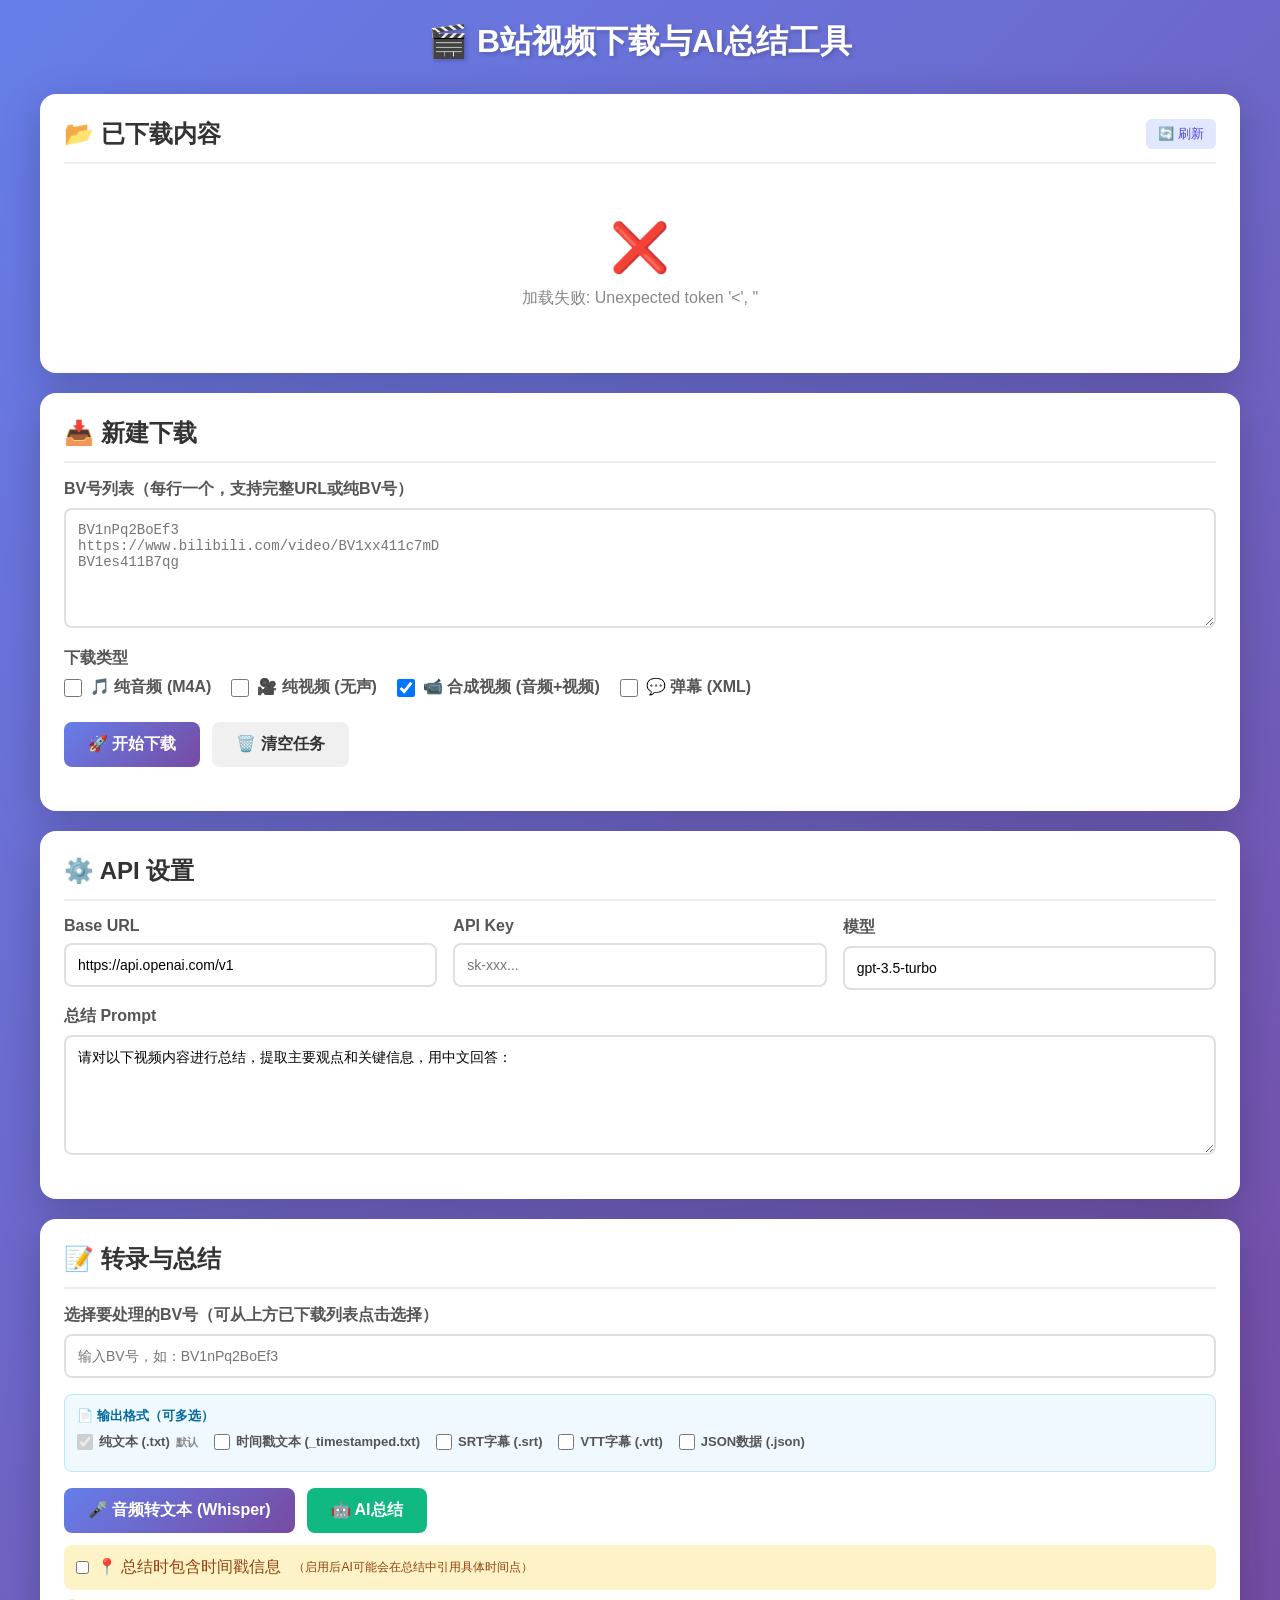
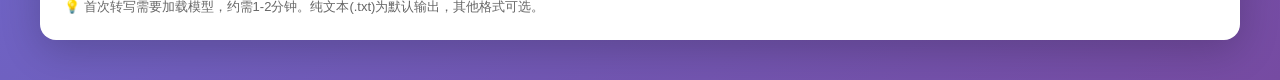
==== frontend/index.html @ 160ad2d1 "音视频下载与转写部分" ====
<!DOCTYPE html>
<html lang="zh-CN">
<head>
    <meta charset="UTF-8">
    <meta name="viewport" content="width=device-width, initial-scale=1.0">
    <title>B站视频下载与AI总结工具</title>
    <link rel="stylesheet" href="styles.css">
</head>
<body>
    <div class="container">
        <h1>🎬 B站视频下载与AI总结工具</h1>

        <!-- 已下载内容 -->
        <div class="card">
            <h2>
                <span>📂 已下载内容</span>
                <button class="refresh-btn" id="refreshBtn">🔄 刷新</button>
            </h2>
            <div id="downloadList" class="download-list">
                <div class="empty-state">
                    <div class="empty-state-icon">📭</div>
                    <p>正在加载...</p>
                </div>
            </div>
        </div>

        <!-- 下载设置 -->
        <div class="card">
            <h2>📥 新建下载</h2>
            <div class="form-group">
                <label>BV号列表（每行一个，支持完整URL或纯BV号）</label>
                <textarea id="bvidInput" placeholder="BV1nPq2BoEf3&#10;https://www.bilibili.com/video/BV1xx411c7mD&#10;BV1es411B7qg"></textarea>
            </div>
            <div class="form-group">
                <label>下载类型</label>
                <div class="checkbox-group">
                    <label class="checkbox-item">
                        <input type="checkbox" id="typeAudio" value="audio">
                        🎵 纯音频 (M4A)
                    </label>
                    <label class="checkbox-item">
                        <input type="checkbox" id="typeVideoOnly" value="video_only">
                        🎥 纯视频 (无声)
                    </label>
                    <label class="checkbox-item">
                        <input type="checkbox" id="typeMerged" value="merged" checked>
                        📹 合成视频 (音频+视频)
                    </label>
                    <label class="checkbox-item">
                        <input type="checkbox" id="typeDanmaku" value="danmaku">
                        💬 弹幕 (XML)
                    </label>
                </div>
            </div>
            <div class="btn-group">
                <button class="btn btn-primary" id="startDownloadBtn">🚀 开始下载</button>
                <button class="btn btn-secondary" id="clearTasksBtn">🗑️ 清空任务</button>
            </div>

            <div class="task-list" id="taskList"></div>
        </div>

        <!-- API设置 -->
        <div class="card">
            <h2>⚙️ API 设置</h2>
            <div class="api-settings">
                <div class="form-group">
                    <label>Base URL</label>
                    <input type="text" id="baseUrl" value="https://api.openai.com/v1" placeholder="https://api.openai.com/v1">
                </div>
                <div class="form-group">
                    <label>API Key</label>
                    <input type="password" id="apiKey" placeholder="sk-xxx...">
                </div>
                <div class="form-group">
                    <label>模型</label>
                    <input type="text" id="modelName" value="gpt-3.5-turbo" placeholder="gpt-3.5-turbo">
                </div>
            </div>
            <div class="form-group">
                <label>总结 Prompt</label>
                <textarea id="summaryPrompt" rows="3">请对以下视频内容进行总结，提取主要观点和关键信息，用中文回答：</textarea>
            </div>
        </div>

        <!-- 转录与总结 -->
        <div class="card">
            <h2>📝 转录与总结</h2>
            <div class="form-group">
                <label>选择要处理的BV号（可从上方已下载列表点击选择）</label>
                <input type="text" id="processBvid" placeholder="输入BV号，如：BV1nPq2BoEf3">
            </div>

            <!-- 转写格式选择 -->
            <div class="format-options">
                <div class="format-options-title">📄 输出格式（可多选）</div>
                <div class="format-checkboxes">
                    <label class="format-checkbox">
                        <input type="checkbox" id="formatTxt" value="txt" checked disabled>
                        <span>纯文本 (.txt)</span>
                        <span class="format-desc">默认</span>
                    </label>
                    <label class="format-checkbox">
                        <input type="checkbox" id="formatTimestamped" value="timestamped">
                        <span>时间戳文本 (_timestamped.txt)</span>
                    </label>
                    <label class="format-checkbox">
                        <input type="checkbox" id="formatSrt" value="srt">
                        <span>SRT字幕 (.srt)</span>
                    </label>
                    <label class="format-checkbox">
                        <input type="checkbox" id="formatVtt" value="vtt">
                        <span>VTT字幕 (.vtt)</span>
                    </label>
                    <label class="format-checkbox">
                        <input type="checkbox" id="formatJson" value="json">
                        <span>JSON数据 (.json)</span>
                    </label>
                </div>
            </div>

            <div class="btn-group">
                <button class="btn btn-primary" id="transcribeBtn">
                    🎤 音频转文本 (Whisper)
                </button>
                <button class="btn btn-success" id="summarizeBtn">
                    🤖 AI总结
                </button>
            </div>

            <!-- 总结选项 -->
            <div class="summary-options">
                <label>
                    <input type="checkbox" id="includeTimestamps">
                    <span>📍 总结时包含时间戳信息</span>
                </label>
                <span class="summary-hint">（启用后AI可能会在总结中引用具体时间点）</span>
            </div>

            <p class="info-text">💡 首次转写需要加载模型，约需1-2分钟。纯文本(.txt)为默认输出，其他格式可选。</p>

            <!-- 转写进度 -->
            <div id="transcribeProgress" class="transcribe-progress hidden">
                <h4>🎤 转写进度</h4>
                <div class="progress-bar">
                    <div class="progress-fill" id="transcribeProgressBar" style="width: 0%"></div>
                </div>
                <p class="task-message" id="transcribeMessage">准备中...</p>
            </div>

            <!-- 转录结果 -->
            <div id="transcriptResult" class="result-box hidden">
                <h3>
                    <span>📄 转录结果</span>
                    <div class="format-tabs" id="formatTabs">
                        <button class="format-tab active" data-format="plain">纯文本</button>
                        <button class="format-tab" data-format="timestamped">时间戳文本</button>
                        <button class="format-tab" data-format="segments">分段视图</button>
                        <button class="format-tab" data-format="srt">SRT字幕</button>
                    </div>
                </h3>

                <!-- 统计信息 -->
                <div class="transcript-stats" id="transcriptStats">
                    <div class="stat-item">
                        <span class="stat-label">时长:</span>
                        <span class="stat-value" id="statDuration">-</span>
                    </div>
                    <div class="stat-item">
                        <span class="stat-label">片段数:</span>
                        <span class="stat-value" id="statSegments">-</span>
                    </div>
                    <div class="stat-item">
                        <span class="stat-label">字数:</span>
                        <span class="stat-value" id="statChars">-</span>
                    </div>
                    <div class="stat-item">
                        <button class="copy-btn" id="copyBtn">📋 复制</button>
                    </div>
                </div>

                <div class="result-content">
                    <div id="viewPlain">
                        <pre id="transcriptText"></pre>
                    </div>
                    <div id="viewTimestamped" class="hidden">
                        <pre id="transcriptTimestamped"></pre>
                    </div>
                    <div id="viewSegments" class="hidden">
                        <div id="transcriptSegments"></div>
                    </div>
                    <div id="viewSrt" class="hidden">
                        <pre id="transcriptSrt"></pre>
                    </div>
                </div>
            </div>

            <!-- AI总结结果 -->
            <div id="summaryResult" class="result-box hidden">
                <h3>🤖 AI总结</h3>
                <div class="result-content">
                    <pre id="summaryText"></pre>
                </div>
            </div>
        </div>
    </div>

    <script src="app.js"></script>
</body>
</html>
---- frontend/styles.css ----
/* ========== 基础样式 ========== */
* {
    margin: 0;
    padding: 0;
    box-sizing: border-box;
}

body {
    font-family: -apple-system, BlinkMacSystemFont, 'Segoe UI', Roboto, sans-serif;
    background: linear-gradient(135deg, #667eea 0%, #764ba2 100%);
    min-height: 100vh;
    padding: 20px;
}

.container {
    max-width: 1200px;
    margin: 0 auto;
}

h1 {
    text-align: center;
    color: white;
    margin-bottom: 30px;
    text-shadow: 2px 2px 4px rgba(0,0,0,0.2);
}

.hidden {
    display: none !important;
}

/* ========== 卡片样式 ========== */
.card {
    background: white;
    border-radius: 16px;
    padding: 24px;
    margin-bottom: 20px;
    box-shadow: 0 10px 40px rgba(0,0,0,0.2);
}

.card h2 {
    color: #333;
    margin-bottom: 16px;
    padding-bottom: 12px;
    border-bottom: 2px solid #eee;
    display: flex;
    justify-content: space-between;
    align-items: center;
    flex-wrap: wrap;
    gap: 10px;
}

.card h2 .badge {
    font-size: 14px;
    background: #e0e7ff;
    color: #4f46e5;
    padding: 4px 12px;
    border-radius: 20px;
    font-weight: 500;
}

/* ========== 表单样式 ========== */
.form-group {
    margin-bottom: 16px;
}

label {
    display: block;
    margin-bottom: 8px;
    font-weight: 600;
    color: #555;
}

textarea,
input[type="text"],
input[type="password"] {
    width: 100%;
    padding: 12px;
    border: 2px solid #e0e0e0;
    border-radius: 8px;
    font-size: 14px;
    transition: border-color 0.3s;
}

textarea:focus,
input:focus {
    outline: none;
    border-color: #667eea;
}

textarea {
    min-height: 120px;
    resize: vertical;
}

.checkbox-group {
    display: flex;
    gap: 20px;
    flex-wrap: wrap;
}

.checkbox-item {
    display: flex;
    align-items: center;
    gap: 8px;
    cursor: pointer;
}

.checkbox-item input[type="checkbox"] {
    width: 18px;
    height: 18px;
    cursor: pointer;
}

.api-settings {
    display: grid;
    grid-template-columns: repeat(auto-fit, minmax(300px, 1fr));
    gap: 16px;
}

/* ========== 按钮样式 ========== */
.btn {
    padding: 12px 24px;
    border: none;
    border-radius: 8px;
    font-size: 16px;
    font-weight: 600;
    cursor: pointer;
    transition: all 0.3s;
    display: inline-flex;
    align-items: center;
    gap: 8px;
}

.btn:disabled {
    opacity: 0.6;
    cursor: not-allowed;
}

.btn-primary {
    background: linear-gradient(135deg, #667eea 0%, #764ba2 100%);
    color: white;
}

.btn-primary:hover:not(:disabled) {
    transform: translateY(-2px);
    box-shadow: 0 5px 20px rgba(102, 126, 234, 0.4);
}

.btn-secondary {
    background: #f0f0f0;
    color: #333;
}

.btn-secondary:hover:not(:disabled) {
    background: #e0e0e0;
}

.btn-success {
    background: #10b981;
    color: white;
}

.btn-success:hover:not(:disabled) {
    background: #059669;
}

.btn-danger {
    background: #ef4444;
    color: white;
}

.btn-danger:hover:not(:disabled) {
    background: #dc2626;
}

.btn-small {
    padding: 6px 12px;
    font-size: 13px;
}

.btn-group {
    display: flex;
    gap: 12px;
    margin-top: 16px;
    flex-wrap: wrap;
}

/* ========== 刷新按钮 ========== */
.refresh-btn {
    padding: 6px 12px;
    font-size: 13px;
    background: #e0e7ff;
    color: #4f46e5;
    border: none;
    border-radius: 6px;
    cursor: pointer;
    transition: all 0.2s;
}

.refresh-btn:hover {
    background: #c7d2fe;
}

.refresh-btn.loading {
    opacity: 0.6;
    pointer-events: none;
}

/* ========== 加载动画 ========== */
.loading {
    display: inline-block;
    width: 16px;
    height: 16px;
    border: 2px solid #f3f3f3;
    border-top: 2px solid currentColor;
    border-radius: 50%;
    animation: spin 1s linear infinite;
}

@keyframes spin {
    0% { transform: rotate(0deg); }
    100% { transform: rotate(360deg); }
}

/* ========== 任务列表样式 ========== */
.task-list {
    margin-top: 20px;
}

.task-item {
    background: #f8f9fa;
    border-radius: 8px;
    padding: 16px;
    margin-bottom: 12px;
}

.task-header {
    display: flex;
    justify-content: space-between;
    align-items: center;
    margin-bottom: 8px;
}

.task-bvid {
    font-weight: 600;
    color: #333;
}

.task-status {
    padding: 4px 12px;
    border-radius: 20px;
    font-size: 12px;
    font-weight: 600;
}

.status-downloading,
.status-transcribing,
.status-loading_model,
.status-starting {
    background: #fef3c7;
    color: #d97706;
}

.status-completed {
    background: #d1fae5;
    color: #059669;
}

.status-error {
    background: #fee2e2;
    color: #dc2626;
}

.task-message {
    font-size: 12px;
    color: #666;
    margin-top: 8px;
    word-break: break-all;
}

.task-actions {
    display: flex;
    gap: 8px;
    margin-top: 12px;
    flex-wrap: wrap;
}

.task-actions .btn {
    padding: 8px 16px;
    font-size: 14px;
}

/* ========== 进度条样式 ========== */
.progress-bar {
    height: 8px;
    background: #e0e0e0;
    border-radius: 4px;
    overflow: hidden;
    margin-top: 8px;
}

.progress-fill {
    height: 100%;
    background: linear-gradient(135deg, #667eea 0%, #764ba2 100%);
    transition: width 0.3s;
}

/* ========== 文件列表样式 ========== */
.file-list {
    margin-top: 12px;
}

.file-item {
    display: flex;
    justify-content: space-between;
    align-items: center;
    padding: 8px 12px;
    background: white;
    border-radius: 6px;
    margin-bottom: 8px;
}

.file-name {
    font-size: 14px;
    color: #333;
    word-break: break-all;
}

.file-size {
    font-size: 12px;
    color: #888;
    white-space: nowrap;
    margin-left: 12px;
}

/* ========== 已下载列表样式 ========== */
.download-list {
    display: grid;
    gap: 12px;
}

.download-item {
    background: #f8f9fa;
    border-radius: 12px;
    padding: 16px;
    border: 2px solid transparent;
    transition: all 0.2s;
    cursor: pointer;
}

.download-item:hover {
    border-color: #667eea;
    background: #f0f4ff;
}

.download-item.selected {
    border-color: #667eea;
    background: #e0e7ff;
}

.download-item-header {
    display: flex;
    justify-content: space-between;
    align-items: flex-start;
    margin-bottom: 8px;
}

.download-item-title {
    font-weight: 600;
    color: #333;
    font-size: 14px;
    line-height: 1.4;
    flex: 1;
    margin-right: 12px;
    word-break: break-all;
}

.download-item-bvid {
    font-size: 12px;
    color: #888;
    font-family: 'SF Mono', Monaco, monospace;
    background: #e0e0e0;
    padding: 2px 8px;
    border-radius: 4px;
    flex-shrink: 0;
}

.download-item-meta {
    display: flex;
    gap: 16px;
    font-size: 12px;
    color: #666;
    flex-wrap: wrap;
}

.download-item-tags {
    display: flex;
    gap: 6px;
    margin-top: 8px;
    flex-wrap: wrap;
}

.download-tag {
    padding: 2px 8px;
    border-radius: 4px;
    font-size: 11px;
    font-weight: 500;
}

.tag-audio {
    background: #dbeafe;
    color: #1d4ed8;
}

.tag-video {
    background: #fce7f3;
    color: #be185d;
}

.tag-transcript {
    background: #d1fae5;
    color: #047857;
}

.download-item-actions {
    display: flex;
    gap: 8px;
    margin-top: 12px;
}

/* ========== 空状态样式 ========== */
.empty-state {
    text-align: center;
    padding: 40px 20px;
    color: #888;
}

.empty-state-icon {
    font-size: 48px;
    margin-bottom: 12px;
}

/* ========== 转写进度样式 ========== */
.transcribe-progress {
    margin-top: 16px;
    padding: 16px;
    background: #f0f9ff;
    border-radius: 8px;
    border: 1px solid #bae6fd;
}

.transcribe-progress h4 {
    color: #0369a1;
    margin-bottom: 8px;
}

/* ========== 输出格式选择样式 ========== */
.format-options {
    margin-top: 12px;
    padding: 12px;
    background: #f0f9ff;
    border-radius: 8px;
    border: 1px solid #bae6fd;
}

.format-options-title {
    font-size: 13px;
    font-weight: 600;
    color: #0369a1;
    margin-bottom: 8px;
}

.format-checkboxes {
    display: flex;
    gap: 16px;
    flex-wrap: wrap;
}

.format-checkbox {
    display: flex;
    align-items: center;
    gap: 6px;
    font-size: 13px;
    color: #555;
    cursor: pointer;
}

.format-checkbox input {
    width: 16px;
    height: 16px;
    cursor: pointer;
}

.format-checkbox .format-desc {
    font-size: 11px;
    color: #888;
}

/* ========== 总结选项样式 ========== */
.summary-options {
    margin-top: 12px;
    padding: 12px;
    background: #fef3c7;
    border-radius: 8px;
    display: flex;
    align-items: center;
    gap: 12px;
    flex-wrap: wrap;
}

.summary-options label {
    display: flex;
    align-items: center;
    gap: 8px;
    margin: 0;
    font-weight: 500;
    color: #92400e;
    cursor: pointer;
}

.summary-hint {
    font-size: 12px;
    color: #92400e;
}

.info-text {
    font-size: 13px;
    color: #666;
    margin-top: 8px;
}

/* ========== 结果展示样式 ========== */
.result-box {
    background: #f8f9fa;
    border-radius: 8px;
    padding: 16px;
    margin-top: 16px;
}

.result-box h3 {
    margin-bottom: 12px;
    color: #333;
    display: flex;
    justify-content: space-between;
    align-items: center;
    flex-wrap: wrap;
    gap: 8px;
}

.result-content {
    max-height: 500px;
    overflow-y: auto;
    background: white;
    border-radius: 6px;
    padding: 16px;
}

.result-content pre {
    white-space: pre-wrap;
    word-wrap: break-word;
    font-family: inherit;
    margin: 0;
    line-height: 1.8;
}

/* ========== 格式切换标签样式 ========== */
.format-tabs {
    display: flex;
    gap: 8px;
    flex-wrap: wrap;
}

.format-tab {
    padding: 6px 14px;
    border: 2px solid #e0e0e0;
    border-radius: 20px;
    background: white;
    cursor: pointer;
    font-size: 13px;
    font-weight: 500;
    transition: all 0.2s;
}

.format-tab:hover {
    border-color: #667eea;
    color: #667eea;
}

.format-tab.active {
    background: linear-gradient(135deg, #667eea 0%, #764ba2 100%);
    color: white;
    border-color: transparent;
}

/* ========== 统计信息样式 ========== */
.transcript-stats {
    display: flex;
    gap: 20px;
    margin-bottom: 16px;
    padding: 12px;
    background: #e0f2fe;
    border-radius: 8px;
    flex-wrap: wrap;
}

.stat-item {
    display: flex;
    align-items: center;
    gap: 6px;
    font-size: 13px;
}

.stat-label {
    color: #666;
}

.stat-value {
    font-weight: 600;
    color: #0369a1;
}

/* ========== 复制按钮样式 ========== */
.copy-btn {
    padding: 4px 10px;
    font-size: 12px;
    background: #e0e0e0;
    border: none;
    border-radius: 4px;
    cursor: pointer;
    transition: all 0.2s;
}

.copy-btn:hover {
    background: #d0d0d0;
}

.copy-btn.copied {
    background: #d1fae5;
    color: #059669;
}

/* ========== 分段视图样式 ========== */
.segment-item {
    padding: 12px;
    margin-bottom: 8px;
    background: #f8f9fa;
    border-radius: 8px;
    border-left: 3px solid #667eea;
}

.segment-time {
    font-size: 12px;
    color: #667eea;
    font-weight: 600;
    margin-bottom: 4px;
    font-family: 'SF Mono', Monaco, monospace;
}

.segment-text {
    color: #333;
    line-height: 1.6;
}

.segment-item:hover {
    background: #f0f0ff;
}
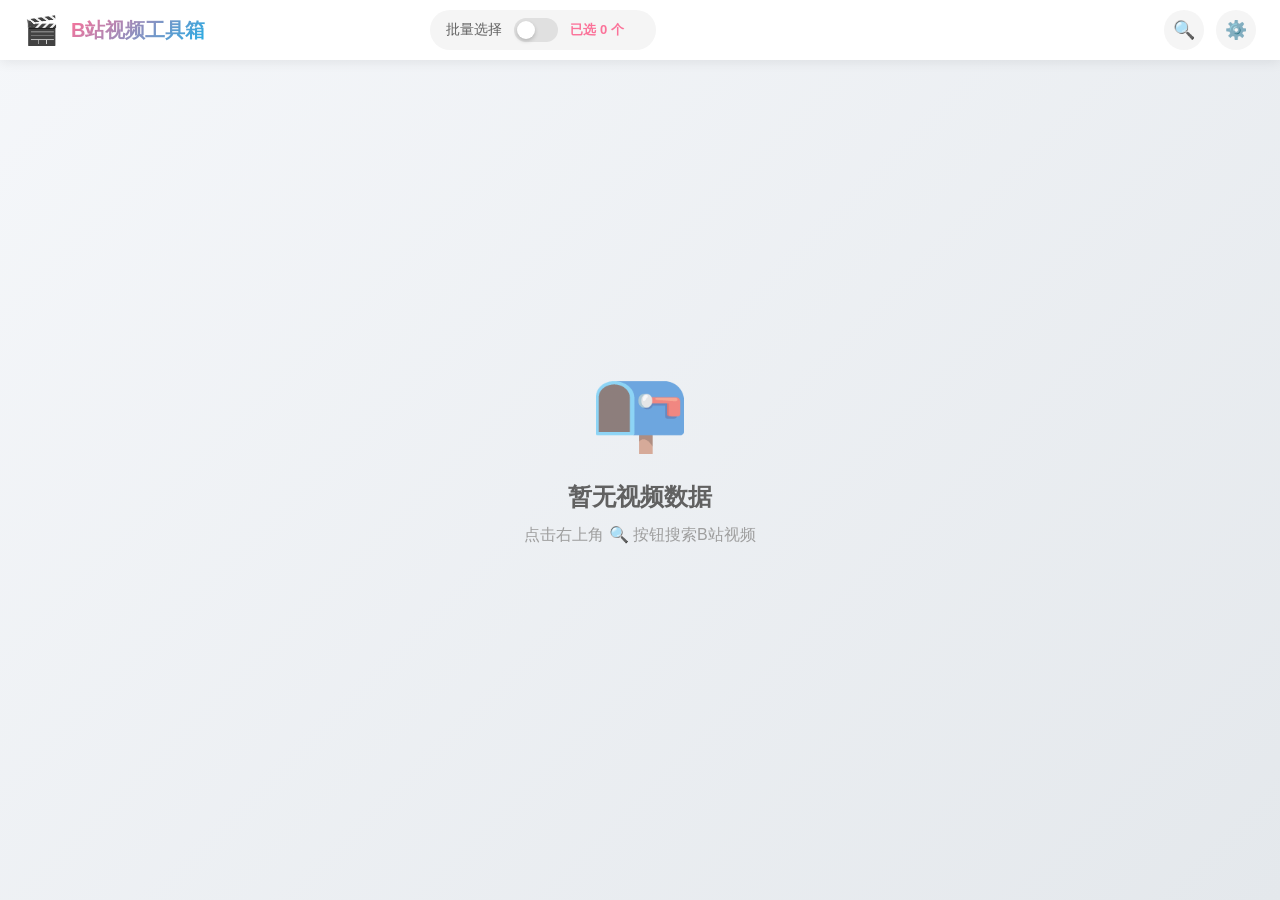
==== commit 1c5de679: "init: first commit" ====
--- a/frontend/index.html
+++ b/frontend/index.html
@@ -3,208 +3,273 @@
 <head>
     <meta charset="UTF-8">
     <meta name="viewport" content="width=device-width, initial-scale=1.0">
-    <title>B站视频下载与AI总结工具</title>
-    <link rel="stylesheet" href="styles.css">
+    <title>B站视频工具箱</title>
+    <link rel="stylesheet" href="css/styles.css">
 </head>
 <body>
-    <div class="container">
-        <h1>🎬 B站视频下载与AI总结工具</h1>
-
-        <!-- 已下载内容 -->
-        <div class="card">
-            <h2>
-                <span>📂 已下载内容</span>
-                <button class="refresh-btn" id="refreshBtn">🔄 刷新</button>
-            </h2>
-            <div id="downloadList" class="download-list">
-                <div class="empty-state">
-                    <div class="empty-state-icon">📭</div>
-                    <p>正在加载...</p>
-                </div>
-            </div>
-        </div>
-
-        <!-- 下载设置 -->
-        <div class="card">
-            <h2>📥 新建下载</h2>
-            <div class="form-group">
-                <label>BV号列表（每行一个，支持完整URL或纯BV号）</label>
-                <textarea id="bvidInput" placeholder="BV1nPq2BoEf3&#10;https://www.bilibili.com/video/BV1xx411c7mD&#10;BV1es411B7qg"></textarea>
-            </div>
-            <div class="form-group">
-                <label>下载类型</label>
-                <div class="checkbox-group">
+    <div class="app-container">
+        <!-- 顶部导航栏 -->
+        <header class="top-header">
+            <div class="header-left">
+                <span class="logo-icon">🎬</span>
+                <h1 class="logo-text">B站视频工具箱</h1>
+            </div>
+            <div class="header-center">
+                <div class="batch-mode-toggle">
+                    <span class="toggle-label">批量选择</span>
+                    <label class="toggle-switch">
+                        <input type="checkbox" id="batch-mode-switch">
+                        <span class="toggle-slider"></span>
+                    </label>
+                    <span class="selected-count" id="selected-count">已选 0 个</span>
+                </div>
+            </div>
+            <div class="header-right">
+                <!-- 批量操作按钮 -->
+                <div class="batch-actions" id="batch-actions">
+                    <button class="btn btn-secondary" id="batch-download-btn" title="批量下载">
+                        📥 下载
+                    </button>
+                    <button class="btn btn-secondary" id="batch-transcribe-btn" title="批量转写">
+                        🎤 转写
+                    </button>
+                    <button class="btn btn-secondary" id="batch-summary-btn" title="批量总结">
+                        🤖 总结
+                    </button>
+                </div>
+                <!-- 搜索按钮 -->
+                <button class="icon-btn" id="search-toggle-btn" title="搜索视频">
+                    🔍
+                </button>
+                <!-- 设置按钮 -->
+                <button class="icon-btn" id="settings-toggle-btn" title="设置">
+                    ⚙️
+                </button>
+            </div>
+        </header>
+
+        <!-- 搜索面板（右侧滑出） -->
+        <div class="slide-panel" id="search-panel">
+            <div class="panel-header">
+                <h2>🔍 视频搜索</h2>
+                <button class="panel-close-btn" id="search-panel-close">&times;</button>
+            </div>
+            <div class="panel-content">
+                <!-- 关键词设置 -->
+                <div class="form-group">
+                    <label>上传关键词文件 (Excel)</label>
+                    <div class="file-upload" id="keyword-upload">
+                        <input type="file" id="keyword-file" accept=".xlsx,.xls" hidden>
+                        <span class="upload-icon">📁</span>
+                        <span class="upload-text">点击上传</span>
+                    </div>
+                    <p id="file-name" class="file-info hidden"></p>
+                </div>
+
+                <div class="form-group">
+                    <label>手动添加关键词</label>
+                    <div class="keyword-input-wrapper">
+                        <input type="text" id="new-keyword" placeholder="输入关键词按回车">
+                        <button class="btn btn-secondary btn-small" id="add-keyword-btn">+</button>
+                    </div>
+                    <div id="keywords-container" class="keywords-list">
+                        <span class="empty-hint">暂无关键词</span>
+                    </div>
+                </div>
+
+                <div class="form-group">
+                    <label>爬取页数</label>
+                    <input type="number" id="pages-to-crawl" value="3" min="1" max="20">
+                </div>
+
+                <div class="form-group">
+                    <div class="checkbox-group-vertical">
+                        <label class="checkbox-item">
+                            <input type="checkbox" id="enable-detailed-info" checked>
+                            获取详细信息
+                        </label>
+                        <label class="checkbox-item">
+                            <input type="checkbox" id="remove-duplicates" checked>
+                            自动去重
+                        </label>
+                    </div>
+                </div>
+
+                <button class="btn btn-primary btn-block" id="start-crawl">
+                    🚀 开始搜索
+                </button>
+
+                <!-- 搜索进度 -->
+                <div class="search-progress hidden" id="search-progress">
+                    <div class="progress-container">
+                        <div class="progress-bar">
+                            <div class="progress-fill" id="crawl-progress-bar"></div>
+                        </div>
+                        <span class="progress-text" id="crawl-progress-text">0%</span>
+                    </div>
+                    <p class="progress-status" id="crawl-status">准备中...</p>
+                    <div class="progress-actions">
+                        <button class="btn btn-secondary btn-small" id="pause-crawl">暂停</button>
+                        <button class="btn btn-secondary btn-small hidden" id="resume-crawl">继续</button>
+                        <button class="btn btn-danger btn-small" id="stop-crawl">停止</button>
+                    </div>
+                </div>
+            </div>
+        </div>
+
+        <!-- 设置面板（右侧滑出） -->
+        <div class="slide-panel" id="settings-panel">
+            <div class="panel-header">
+                <h2>⚙️ 设置</h2>
+                <button class="panel-close-btn" id="settings-panel-close">&times;</button>
+            </div>
+            <div class="panel-content">
+                <h3>API 设置</h3>
+                <div class="form-group">
+                    <label>Base URL</label>
+                    <input type="text" id="api-base-url" value="https://api.openai.com/v1">
+                </div>
+                <div class="form-group">
+                    <label>API Key</label>
+                    <input type="password" id="api-key" placeholder="sk-xxx...">
+                </div>
+                <div class="form-group">
+                    <label>模型</label>
+                    <input type="text" id="api-model" value="gpt-3.5-turbo">
+                </div>
+                <div class="form-group">
+                    <label>总结提示词</label>
+                    <textarea id="summary-prompt" rows="4">请对以下视频内容进行总结，提取主要观点和关键信息，用中文回答：</textarea>
+                </div>
+                <div class="form-group">
                     <label class="checkbox-item">
-                        <input type="checkbox" id="typeAudio" value="audio">
-                        🎵 纯音频 (M4A)
+                        <input type="checkbox" id="include-timestamps">
+                        总结时包含时间戳
                     </label>
-                    <label class="checkbox-item">
-                        <input type="checkbox" id="typeVideoOnly" value="video_only">
-                        🎥 纯视频 (无声)
-                    </label>
-                    <label class="checkbox-item">
-                        <input type="checkbox" id="typeMerged" value="merged" checked>
-                        📹 合成视频 (音频+视频)
-                    </label>
-                    <label class="checkbox-item">
-                        <input type="checkbox" id="typeDanmaku" value="danmaku">
-                        💬 弹幕 (XML)
-                    </label>
-                </div>
-            </div>
-            <div class="btn-group">
-                <button class="btn btn-primary" id="startDownloadBtn">🚀 开始下载</button>
-                <button class="btn btn-secondary" id="clearTasksBtn">🗑️ 清空任务</button>
-            </div>
-
-            <div class="task-list" id="taskList"></div>
-        </div>
-
-        <!-- API设置 -->
-        <div class="card">
-            <h2>⚙️ API 设置</h2>
-            <div class="api-settings">
-                <div class="form-group">
-                    <label>Base URL</label>
-                    <input type="text" id="baseUrl" value="https://api.openai.com/v1" placeholder="https://api.openai.com/v1">
-                </div>
-                <div class="form-group">
-                    <label>API Key</label>
-                    <input type="password" id="apiKey" placeholder="sk-xxx...">
-                </div>
-                <div class="form-group">
-                    <label>模型</label>
-                    <input type="text" id="modelName" value="gpt-3.5-turbo" placeholder="gpt-3.5-turbo">
-                </div>
-            </div>
-            <div class="form-group">
-                <label>总结 Prompt</label>
-                <textarea id="summaryPrompt" rows="3">请对以下视频内容进行总结，提取主要观点和关键信息，用中文回答：</textarea>
-            </div>
-        </div>
-
-        <!-- 转录与总结 -->
-        <div class="card">
-            <h2>📝 转录与总结</h2>
-            <div class="form-group">
-                <label>选择要处理的BV号（可从上方已下载列表点击选择）</label>
-                <input type="text" id="processBvid" placeholder="输入BV号，如：BV1nPq2BoEf3">
-            </div>
-
-            <!-- 转写格式选择 -->
-            <div class="format-options">
-                <div class="format-options-title">📄 输出格式（可多选）</div>
-                <div class="format-checkboxes">
-                    <label class="format-checkbox">
-                        <input type="checkbox" id="formatTxt" value="txt" checked disabled>
-                        <span>纯文本 (.txt)</span>
-                        <span class="format-desc">默认</span>
-                    </label>
-                    <label class="format-checkbox">
-                        <input type="checkbox" id="formatTimestamped" value="timestamped">
-                        <span>时间戳文本 (_timestamped.txt)</span>
-                    </label>
-                    <label class="format-checkbox">
-                        <input type="checkbox" id="formatSrt" value="srt">
-                        <span>SRT字幕 (.srt)</span>
-                    </label>
-                    <label class="format-checkbox">
-                        <input type="checkbox" id="formatVtt" value="vtt">
-                        <span>VTT字幕 (.vtt)</span>
-                    </label>
-                    <label class="format-checkbox">
-                        <input type="checkbox" id="formatJson" value="json">
-                        <span>JSON数据 (.json)</span>
-                    </label>
-                </div>
-            </div>
-
-            <div class="btn-group">
-                <button class="btn btn-primary" id="transcribeBtn">
-                    🎤 音频转文本 (Whisper)
-                </button>
-                <button class="btn btn-success" id="summarizeBtn">
-                    🤖 AI总结
-                </button>
-            </div>
-
-            <!-- 总结选项 -->
-            <div class="summary-options">
-                <label>
-                    <input type="checkbox" id="includeTimestamps">
-                    <span>📍 总结时包含时间戳信息</span>
-                </label>
-                <span class="summary-hint">（启用后AI可能会在总结中引用具体时间点）</span>
-            </div>
-
-            <p class="info-text">💡 首次转写需要加载模型，约需1-2分钟。纯文本(.txt)为默认输出，其他格式可选。</p>
-
-            <!-- 转写进度 -->
-            <div id="transcribeProgress" class="transcribe-progress hidden">
-                <h4>🎤 转写进度</h4>
-                <div class="progress-bar">
-                    <div class="progress-fill" id="transcribeProgressBar" style="width: 0%"></div>
-                </div>
-                <p class="task-message" id="transcribeMessage">准备中...</p>
-            </div>
-
-            <!-- 转录结果 -->
-            <div id="transcriptResult" class="result-box hidden">
-                <h3>
-                    <span>📄 转录结果</span>
-                    <div class="format-tabs" id="formatTabs">
-                        <button class="format-tab active" data-format="plain">纯文本</button>
-                        <button class="format-tab" data-format="timestamped">时间戳文本</button>
-                        <button class="format-tab" data-format="segments">分段视图</button>
-                        <button class="format-tab" data-format="srt">SRT字幕</button>
-                    </div>
-                </h3>
-
-                <!-- 统计信息 -->
-                <div class="transcript-stats" id="transcriptStats">
-                    <div class="stat-item">
-                        <span class="stat-label">时长:</span>
-                        <span class="stat-value" id="statDuration">-</span>
-                    </div>
-                    <div class="stat-item">
-                        <span class="stat-label">片段数:</span>
-                        <span class="stat-value" id="statSegments">-</span>
-                    </div>
-                    <div class="stat-item">
-                        <span class="stat-label">字数:</span>
-                        <span class="stat-value" id="statChars">-</span>
-                    </div>
-                    <div class="stat-item">
-                        <button class="copy-btn" id="copyBtn">📋 复制</button>
-                    </div>
-                </div>
-
-                <div class="result-content">
-                    <div id="viewPlain">
-                        <pre id="transcriptText"></pre>
-                    </div>
-                    <div id="viewTimestamped" class="hidden">
-                        <pre id="transcriptTimestamped"></pre>
-                    </div>
-                    <div id="viewSegments" class="hidden">
-                        <div id="transcriptSegments"></div>
-                    </div>
-                    <div id="viewSrt" class="hidden">
-                        <pre id="transcriptSrt"></pre>
-                    </div>
-                </div>
-            </div>
-
-            <!-- AI总结结果 -->
-            <div id="summaryResult" class="result-box hidden">
-                <h3>🤖 AI总结</h3>
-                <div class="result-content">
-                    <pre id="summaryText"></pre>
-                </div>
+                </div>
+
+                <hr>
+
+                <h3>下载设置</h3>
+                <div class="form-group">
+                    <label>默认下载类型</label>
+                    <div class="checkbox-group-vertical">
+                        <label class="checkbox-item">
+                            <input type="checkbox" id="default-type-audio" value="audio" checked>
+                            🎵 纯音频 (M4A)
+                        </label>
+                        <label class="checkbox-item">
+                            <input type="checkbox" id="default-type-merged" value="merged">
+                            📹 合成视频
+                        </label>
+                        <label class="checkbox-item">
+                            <input type="checkbox" id="default-type-danmaku" value="danmaku">
+                            💬 弹幕
+                        </label>
+                    </div>
+                </div>
+
+                <hr>
+
+                <h3>数据管理</h3>
+                <button class="btn btn-secondary btn-block" id="export-data-btn">
+                    📤 导出搜索结果 (Excel)
+                </button>
+                <button class="btn btn-secondary btn-block" id="clear-all-btn" style="margin-top: 8px;">
+                    🗑️ 清空所有数据
+                </button>
+            </div>
+        </div>
+
+        <!-- 遮罩层 -->
+        <div class="overlay hidden" id="overlay"></div>
+
+        <!-- 主内容区 -->
+        <main class="main-content">
+            <!-- 空状态 -->
+            <div class="empty-state" id="empty-state">
+                <div class="empty-icon">📭</div>
+                <h2>暂无视频数据</h2>
+                <p>点击右上角 🔍 按钮搜索B站视频</p>
+            </div>
+
+            <!-- 视频卡片列表 -->
+            <div class="video-list" id="video-list"></div>
+
+            <!-- 加载更多 -->
+            <div class="load-more hidden" id="load-more">
+                <button class="btn btn-secondary" id="load-more-btn">加载更多</button>
+                <span class="load-info" id="load-info"></span>
+            </div>
+        </main>
+
+        <!-- 视频详情模态框 -->
+        <div class="modal hidden" id="video-detail-modal">
+            <div class="modal-content">
+                <div class="modal-header">
+                    <h2 id="detail-title">视频详情</h2>
+                    <button class="modal-close-btn" id="detail-modal-close">&times;</button>
+                </div>
+                <div class="modal-body" id="detail-body">
+                    <!-- 动态填充 -->
+                </div>
+            </div>
+        </div>
+
+        <!-- 下载选项模态框 -->
+        <div class="modal hidden" id="download-modal">
+            <div class="modal-content modal-small">
+                <div class="modal-header">
+                    <h2>选择下载类型</h2>
+                    <button class="modal-close-btn" id="download-modal-close">&times;</button>
+                </div>
+                <div class="modal-body">
+                    <div class="checkbox-group-vertical">
+                        <label class="checkbox-item">
+                            <input type="checkbox" id="dl-type-audio" value="audio" checked>
+                            🎵 纯音频 (M4A)
+                        </label>
+                        <label class="checkbox-item">
+                            <input type="checkbox" id="dl-type-video" value="video_only">
+                            🎥 纯视频 (无声)
+                        </label>
+                        <label class="checkbox-item">
+                            <input type="checkbox" id="dl-type-merged" value="merged">
+                            📹 合成视频
+                        </label>
+                        <label class="checkbox-item">
+                            <input type="checkbox" id="dl-type-danmaku" value="danmaku">
+                            💬 弹幕
+                        </label>
+                    </div>
+                    <div class="modal-actions">
+                        <button class="btn btn-primary btn-block" id="confirm-download-btn">开始下载</button>
+                    </div>
+                </div>
+            </div>
+        </div>
+
+        <!-- 任务进度浮窗 -->
+        <div class="task-float hidden" id="task-float">
+            <div class="task-float-header">
+                <span>📥 任务进度</span>
+                <button class="task-float-toggle" id="task-float-toggle">−</button>
+            </div>
+            <div class="task-float-body" id="task-float-body">
+                <!-- 动态填充任务 -->
             </div>
         </div>
     </div>
 
-    <script src="app.js"></script>
+    <!-- 通知提示 -->
+    <div id="notification" class="notification hidden">
+        <span id="notification-icon"></span>
+        <span id="notification-message"></span>
+    </div>
+
+    <script src="js/app.js"></script>
 </body>
 </html>
+
+
+
--- a/frontend/css/styles.css
+++ b/frontend/css/styles.css
@@ -0,0 +1,1153 @@
+/* ========== 基础样式 ========== */
+* {
+    margin: 0;
+    padding: 0;
+    box-sizing: border-box;
+}
+
+:root {
+    --primary: #FB7299;
+    --primary-dark: #e65c85;
+    --secondary: #23ADE5;
+    --dark: #18191C;
+    --light: #F5F5F7;
+    --gray-50: #fafafa;
+    --gray-100: #f5f5f5;
+    --gray-200: #eeeeee;
+    --gray-300: #e0e0e0;
+    --gray-400: #bdbdbd;
+    --gray-500: #9e9e9e;
+    --gray-600: #757575;
+    --gray-700: #616161;
+    --gray-800: #424242;
+    --gray-900: #212121;
+    --success: #10b981;
+    --danger: #ef4444;
+    --warning: #f59e0b;
+    --info: #3b82f6;
+    --header-height: 60px;
+    --panel-width: 360px;
+    --card-radius: 12px;
+    --transition: all 0.3s ease;
+}
+
+body {
+    font-family: -apple-system, BlinkMacSystemFont, 'Segoe UI', Roboto, 'Helvetica Neue', sans-serif;
+    background: linear-gradient(135deg, #f5f7fa 0%, #e4e8ec 100%);
+    color: var(--gray-900);
+    min-height: 100vh;
+    overflow-x: hidden;
+}
+
+/* ========== 应用容器 ========== */
+.app-container {
+    min-height: 100vh;
+    display: flex;
+    flex-direction: column;
+}
+
+/* ========== 顶部导航栏 ========== */
+.top-header {
+    position: fixed;
+    top: 0;
+    left: 0;
+    right: 0;
+    height: var(--header-height);
+    background: white;
+    box-shadow: 0 2px 12px rgba(0, 0, 0, 0.08);
+    display: flex;
+    align-items: center;
+    justify-content: space-between;
+    padding: 0 24px;
+    z-index: 100;
+}
+
+.header-left {
+    display: flex;
+    align-items: center;
+    gap: 12px;
+}
+
+.logo-icon {
+    font-size: 28px;
+}
+
+.logo-text {
+    font-size: 20px;
+    font-weight: 600;
+    background: linear-gradient(135deg, var(--primary) 0%, var(--secondary) 100%);
+    -webkit-background-clip: text;
+    -webkit-text-fill-color: transparent;
+    background-clip: text;
+}
+
+.header-center {
+    display: flex;
+    align-items: center;
+    gap: 16px;
+}
+
+.batch-mode-toggle {
+    display: flex;
+    align-items: center;
+    gap: 12px;
+    padding: 8px 16px;
+    background: var(--gray-100);
+    border-radius: 24px;
+}
+
+.toggle-label {
+    font-size: 14px;
+    color: var(--gray-700);
+    font-weight: 500;
+}
+
+.toggle-switch {
+    position: relative;
+    width: 44px;
+    height: 24px;
+    cursor: pointer;
+}
+
+.toggle-switch input {
+    opacity: 0;
+    width: 0;
+    height: 0;
+}
+
+.toggle-slider {
+    position: absolute;
+    top: 0;
+    left: 0;
+    right: 0;
+    bottom: 0;
+    background: var(--gray-300);
+    border-radius: 24px;
+    transition: var(--transition);
+}
+
+.toggle-slider:before {
+    position: absolute;
+    content: "";
+    height: 18px;
+    width: 18px;
+    left: 3px;
+    bottom: 3px;
+    background: white;
+    border-radius: 50%;
+    transition: var(--transition);
+    box-shadow: 0 2px 4px rgba(0, 0, 0, 0.2);
+}
+
+.toggle-switch input:checked + .toggle-slider {
+    background: var(--primary);
+}
+
+.toggle-switch input:checked + .toggle-slider:before {
+    transform: translateX(20px);
+}
+
+.selected-count {
+    font-size: 13px;
+    color: var(--primary);
+    font-weight: 600;
+    min-width: 70px;
+}
+
+.header-right {
+    display: flex;
+    align-items: center;
+    gap: 12px;
+}
+
+.batch-actions {
+    display: flex;
+    gap: 8px;
+    opacity: 0;
+    pointer-events: none;
+    transition: var(--transition);
+}
+
+.batch-actions.active {
+    opacity: 1;
+    pointer-events: auto;
+}
+
+.icon-btn {
+    width: 40px;
+    height: 40px;
+    border: none;
+    background: var(--gray-100);
+    border-radius: 50%;
+    font-size: 18px;
+    cursor: pointer;
+    transition: var(--transition);
+    display: flex;
+    align-items: center;
+    justify-content: center;
+}
+
+.icon-btn:hover {
+    background: var(--gray-200);
+    transform: scale(1.05);
+}
+
+.icon-btn.active {
+    background: var(--primary);
+    color: white;
+}
+
+/* ========== 侧边滑出面板 ========== */
+.slide-panel {
+    position: fixed;
+    top: 0;
+    right: -400px;
+    width: var(--panel-width);
+    height: 100vh;
+    background: white;
+    box-shadow: -4px 0 24px rgba(0, 0, 0, 0.15);
+    z-index: 200;
+    transition: right 0.3s ease;
+    display: flex;
+    flex-direction: column;
+}
+
+.slide-panel.open {
+    right: 0;
+}
+
+.panel-header {
+    padding: 20px 24px;
+    border-bottom: 1px solid var(--gray-200);
+    display: flex;
+    align-items: center;
+    justify-content: space-between;
+}
+
+.panel-header h2 {
+    font-size: 18px;
+    font-weight: 600;
+}
+
+.panel-close-btn {
+    width: 32px;
+    height: 32px;
+    border: none;
+    background: var(--gray-100);
+    border-radius: 50%;
+    font-size: 20px;
+    cursor: pointer;
+    transition: var(--transition);
+}
+
+.panel-close-btn:hover {
+    background: var(--gray-200);
+}
+
+.panel-content {
+    flex: 1;
+    padding: 24px;
+    overflow-y: auto;
+}
+
+/* ========== 遮罩层 ========== */
+.overlay {
+    position: fixed;
+    top: 0;
+    left: 0;
+    right: 0;
+    bottom: 0;
+    background: rgba(0, 0, 0, 0.4);
+    z-index: 150;
+    opacity: 0;
+    transition: opacity 0.3s ease;
+}
+
+.overlay.show {
+    opacity: 1;
+}
+
+/* ========== 主内容区 ========== */
+.main-content {
+    flex: 1;
+    margin-top: var(--header-height);
+    padding: 24px;
+    max-width: 1400px;
+    margin-left: auto;
+    margin-right: auto;
+    width: 100%;
+}
+
+/* ========== 空状态 ========== */
+.empty-state {
+    display: flex;
+    flex-direction: column;
+    align-items: center;
+    justify-content: center;
+    height: calc(100vh - var(--header-height) - 100px);
+    text-align: center;
+}
+
+.empty-icon {
+    font-size: 80px;
+    margin-bottom: 24px;
+    opacity: 0.6;
+}
+
+.empty-state h2 {
+    font-size: 24px;
+    color: var(--gray-700);
+    margin-bottom: 12px;
+}
+
+.empty-state p {
+    color: var(--gray-500);
+    font-size: 16px;
+}
+
+/* ========== 视频卡片列表 ========== */
+.video-list {
+    display: flex;
+    flex-direction: column;
+    gap: 12px;
+}
+
+/* ========== 视频卡片 ========== */
+.video-card {
+    background: white;
+    border-radius: var(--card-radius);
+    padding: 16px 20px;
+    display: flex;
+    align-items: center;
+    gap: 16px;
+    cursor: pointer;
+    transition: var(--transition);
+    border: 2px solid transparent;
+    box-shadow: 0 2px 8px rgba(0, 0, 0, 0.04);
+}
+
+.video-card:hover {
+    box-shadow: 0 4px 16px rgba(0, 0, 0, 0.1);
+    transform: translateY(-2px);
+}
+
+.video-card.selected {
+    border-color: var(--primary);
+    background: linear-gradient(135deg, rgba(251, 114, 153, 0.05) 0%, rgba(35, 173, 229, 0.05) 100%);
+}
+
+.video-card.expanded {
+    flex-direction: column;
+    align-items: stretch;
+}
+
+.card-checkbox {
+    width: 22px;
+    height: 22px;
+    border: 2px solid var(--gray-300);
+    border-radius: 6px;
+    display: flex;
+    align-items: center;
+    justify-content: center;
+    flex-shrink: 0;
+    transition: var(--transition);
+}
+
+.video-card.selected .card-checkbox {
+    background: var(--primary);
+    border-color: var(--primary);
+    color: white;
+}
+
+.card-checkbox::after {
+    content: '✓';
+    opacity: 0;
+    font-size: 14px;
+    font-weight: bold;
+}
+
+.video-card.selected .card-checkbox::after {
+    opacity: 1;
+}
+
+.card-main {
+    flex: 1;
+    min-width: 0;
+    display: flex;
+    align-items: center;
+    gap: 16px;
+}
+
+.card-info {
+    flex: 1;
+    min-width: 0;
+}
+
+.card-title {
+    font-size: 15px;
+    font-weight: 500;
+    color: var(--gray-900);
+    margin-bottom: 6px;
+    white-space: nowrap;
+    overflow: hidden;
+    text-overflow: ellipsis;
+}
+
+.card-meta {
+    display: flex;
+    align-items: center;
+    gap: 16px;
+    font-size: 13px;
+    color: var(--gray-500);
+}
+
+.card-meta-item {
+    display: flex;
+    align-items: center;
+    gap: 4px;
+}
+
+.card-tags {
+    display: flex;
+    gap: 6px;
+    flex-shrink: 0;
+}
+
+.card-tag {
+    padding: 4px 10px;
+    border-radius: 12px;
+    font-size: 11px;
+    font-weight: 500;
+}
+
+.tag-downloaded {
+    background: #d1fae5;
+    color: #047857;
+}
+
+.tag-transcribed {
+    background: #dbeafe;
+    color: #1d4ed8;
+}
+
+.tag-summarized {
+    background: #fce7f3;
+    color: #be185d;
+}
+
+.card-actions {
+    display: flex;
+    gap: 8px;
+    flex-shrink: 0;
+}
+
+/* ========== 卡片展开详情 ========== */
+.card-detail {
+    width: 100%;
+    margin-top: 16px;
+    padding-top: 16px;
+    border-top: 1px solid var(--gray-200);
+}
+
+.detail-section {
+    margin-bottom: 16px;
+}
+
+.detail-section:last-child {
+    margin-bottom: 0;
+}
+
+.detail-section-title {
+    font-size: 13px;
+    font-weight: 600;
+    color: var(--gray-700);
+    margin-bottom: 8px;
+    display: flex;
+    align-items: center;
+    gap: 6px;
+}
+
+.detail-files {
+    display: flex;
+    flex-wrap: wrap;
+    gap: 8px;
+}
+
+.file-tag {
+    display: inline-flex;
+    align-items: center;
+    gap: 6px;
+    padding: 6px 12px;
+    background: var(--gray-100);
+    border-radius: 8px;
+    font-size: 12px;
+    color: var(--gray-700);
+}
+
+.file-tag .file-size {
+    color: var(--gray-500);
+}
+
+/* 内容气泡 */
+.content-bubble {
+    background: var(--gray-50);
+    border: 1px solid var(--gray-200);
+    border-radius: 12px;
+    padding: 16px;
+    position: relative;
+}
+
+.content-bubble::before {
+    content: '';
+    position: absolute;
+    top: -8px;
+    left: 20px;
+    width: 16px;
+    height: 16px;
+    background: var(--gray-50);
+    border-left: 1px solid var(--gray-200);
+    border-top: 1px solid var(--gray-200);
+    transform: rotate(45deg);
+}
+
+.bubble-content {
+    font-size: 14px;
+    line-height: 1.7;
+    color: var(--gray-700);
+    max-height: 200px;
+    overflow-y: auto;
+    white-space: pre-wrap;
+}
+
+.bubble-content::-webkit-scrollbar {
+    width: 6px;
+}
+
+.bubble-content::-webkit-scrollbar-thumb {
+    background: var(--gray-300);
+    border-radius: 3px;
+}
+
+.bubble-empty {
+    text-align: center;
+    padding: 24px;
+    color: var(--gray-500);
+}
+
+.bubble-empty-icon {
+    font-size: 32px;
+    margin-bottom: 8px;
+    opacity: 0.5;
+}
+
+.bubble-actions {
+    margin-top: 12px;
+    display: flex;
+    gap: 8px;
+    justify-content: center;
+}
+
+/* ========== 加载更多 ========== */
+.load-more {
+    text-align: center;
+    padding: 24px;
+}
+
+.load-info {
+    display: block;
+    margin-top: 8px;
+    font-size: 13px;
+    color: var(--gray-500);
+}
+
+/* ========== 模态框 ========== */
+.modal {
+    position: fixed;
+    top: 0;
+    left: 0;
+    right: 0;
+    bottom: 0;
+    background: rgba(0, 0, 0, 0.5);
+    display: flex;
+    align-items: center;
+    justify-content: center;
+    z-index: 300;
+    opacity: 0;
+    pointer-events: none;
+    transition: opacity 0.3s ease;
+}
+
+.modal.show {
+    opacity: 1;
+    pointer-events: auto;
+}
+
+.modal-content {
+    background: white;
+    border-radius: 16px;
+    width: 90%;
+    max-width: 600px;
+    max-height: 80vh;
+    overflow: hidden;
+    display: flex;
+    flex-direction: column;
+    transform: scale(0.9);
+    transition: transform 0.3s ease;
+}
+
+.modal.show .modal-content {
+    transform: scale(1);
+}
+
+.modal-small {
+    max-width: 400px;
+}
+
+.modal-header {
+    padding: 20px 24px;
+    border-bottom: 1px solid var(--gray-200);
+    display: flex;
+    align-items: center;
+    justify-content: space-between;
+}
+
+.modal-header h2 {
+    font-size: 18px;
+    font-weight: 600;
+}
+
+.modal-close-btn {
+    width: 32px;
+    height: 32px;
+    border: none;
+    background: var(--gray-100);
+    border-radius: 50%;
+    font-size: 20px;
+    cursor: pointer;
+    transition: var(--transition);
+}
+
+.modal-close-btn:hover {
+    background: var(--gray-200);
+}
+
+.modal-body {
+    padding: 24px;
+    overflow-y: auto;
+    flex: 1;
+}
+
+.modal-actions {
+    margin-top: 20px;
+}
+
+/* ========== 任务浮窗 ========== */
+.task-float {
+    position: fixed;
+    bottom: 24px;
+    right: 24px;
+    width: 320px;
+    background: white;
+    border-radius: 12px;
+    box-shadow: 0 8px 32px rgba(0, 0, 0, 0.15);
+    z-index: 100;
+    overflow: hidden;
+}
+
+.task-float-header {
+    padding: 12px 16px;
+    background: var(--gray-900);
+    color: white;
+    display: flex;
+    align-items: center;
+    justify-content: space-between;
+    font-size: 14px;
+    font-weight: 500;
+}
+
+.task-float-toggle {
+    width: 24px;
+    height: 24px;
+    border: none;
+    background: rgba(255, 255, 255, 0.2);
+    color: white;
+    border-radius: 4px;
+    cursor: pointer;
+    font-size: 16px;
+}
+
+.task-float-body {
+    max-height: 300px;
+    overflow-y: auto;
+}
+
+.task-float-body.collapsed {
+    display: none;
+}
+
+.task-item {
+    padding: 12px 16px;
+    border-bottom: 1px solid var(--gray-100);
+}
+
+.task-item:last-child {
+    border-bottom: none;
+}
+
+.task-item-header {
+    display: flex;
+    align-items: center;
+    justify-content: space-between;
+    margin-bottom: 8px;
+}
+
+.task-item-title {
+    font-size: 13px;
+    font-weight: 500;
+    color: var(--gray-800);
+}
+
+.task-item-status {
+    font-size: 11px;
+    padding: 2px 8px;
+    border-radius: 10px;
+}
+
+.status-running {
+    background: #fef3c7;
+    color: #d97706;
+}
+
+.status-completed {
+    background: #d1fae5;
+    color: #059669;
+}
+
+.status-error {
+    background: #fee2e2;
+    color: #dc2626;
+}
+
+.task-item-progress {
+    height: 4px;
+    background: var(--gray-200);
+    border-radius: 2px;
+    overflow: hidden;
+}
+
+.task-item-progress-fill {
+    height: 100%;
+    background: var(--primary);
+    transition: width 0.3s ease;
+}
+
+.task-item-message {
+    font-size: 11px;
+    color: var(--gray-500);
+    margin-top: 6px;
+}
+
+/* ========== 表单元素 ========== */
+.form-group {
+    margin-bottom: 16px;
+}
+
+.form-group label {
+    display: block;
+    margin-bottom: 8px;
+    font-size: 13px;
+    font-weight: 500;
+    color: var(--gray-700);
+}
+
+input[type="text"],
+input[type="number"],
+input[type="password"],
+textarea {
+    width: 100%;
+    padding: 10px 14px;
+    border: 1px solid var(--gray-300);
+    border-radius: 8px;
+    font-size: 14px;
+    transition: var(--transition);
+    background: white;
+}
+
+input:focus,
+textarea:focus {
+    outline: none;
+    border-color: var(--primary);
+    box-shadow: 0 0 0 3px rgba(251, 114, 153, 0.1);
+}
+
+textarea {
+    min-height: 80px;
+    resize: vertical;
+}
+
+.checkbox-group-vertical {
+    display: flex;
+    flex-direction: column;
+    gap: 10px;
+}
+
+.checkbox-item {
+    display: flex;
+    align-items: center;
+    gap: 10px;
+    cursor: pointer;
+    font-size: 14px;
+    color: var(--gray-700);
+}
+
+.checkbox-item input[type="checkbox"] {
+    width: 18px;
+    height: 18px;
+    cursor: pointer;
+    accent-color: var(--primary);
+}
+
+/* ========== 按钮 ========== */
+.btn {
+    display: inline-flex;
+    align-items: center;
+    justify-content: center;
+    gap: 6px;
+    padding: 10px 18px;
+    border: none;
+    border-radius: 8px;
+    font-size: 14px;
+    font-weight: 500;
+    cursor: pointer;
+    transition: var(--transition);
+    white-space: nowrap;
+}
+
+.btn:disabled {
+    opacity: 0.5;
+    cursor: not-allowed;
+}
+
+.btn-primary {
+    background: linear-gradient(135deg, var(--primary) 0%, var(--primary-dark) 100%);
+    color: white;
+}
+
+.btn-primary:hover:not(:disabled) {
+    transform: translateY(-1px);
+    box-shadow: 0 4px 12px rgba(251, 114, 153, 0.4);
+}
+
+.btn-secondary {
+    background: var(--gray-100);
+    color: var(--gray-700);
+}
+
+.btn-secondary:hover:not(:disabled) {
+    background: var(--gray-200);
+}
+
+.btn-danger {
+    background: var(--danger);
+    color: white;
+}
+
+.btn-danger:hover:not(:disabled) {
+    background: #dc2626;
+}
+
+.btn-success {
+    background: var(--success);
+    color: white;
+}
+
+.btn-small {
+    padding: 6px 12px;
+    font-size: 12px;
+}
+
+.btn-block {
+    width: 100%;
+}
+
+/* ========== 文件上传 ========== */
+.file-upload {
+    border: 2px dashed var(--gray-300);
+    border-radius: 8px;
+    padding: 20px;
+    text-align: center;
+    cursor: pointer;
+    transition: var(--transition);
+}
+
+.file-upload:hover {
+    border-color: var(--primary);
+    background: rgba(251, 114, 153, 0.05);
+}
+
+.upload-icon {
+    font-size: 24px;
+    display: block;
+    margin-bottom: 8px;
+}
+
+.upload-text {
+    font-size: 13px;
+    color: var(--gray-600);
+}
+
+.file-info {
+    margin-top: 8px;
+    font-size: 12px;
+    color: var(--success);
+}
+
+/* ========== 关键词标签 ========== */
+.keyword-input-wrapper {
+    display: flex;
+    gap: 8px;
+}
+
+.keyword-input-wrapper input {
+    flex: 1;
+}
+
+.keywords-list {
+    display: flex;
+    flex-wrap: wrap;
+    gap: 6px;
+    margin-top: 8px;
+    min-height: 32px;
+}
+
+.keyword-tag {
+    display: inline-flex;
+    align-items: center;
+    gap: 6px;
+    padding: 4px 10px;
+    background: linear-gradient(135deg, var(--primary) 0%, var(--secondary) 100%);
+    color: white;
+    border-radius: 14px;
+    font-size: 12px;
+}
+
+.keyword-tag .remove {
+    cursor: pointer;
+    opacity: 0.8;
+    font-size: 14px;
+}
+
+.keyword-tag .remove:hover {
+    opacity: 1;
+}
+
+.empty-hint {
+    color: var(--gray-400);
+    font-size: 13px;
+    font-style: italic;
+}
+
+/* ========== 搜索进度 ========== */
+.search-progress {
+    margin-top: 20px;
+    padding: 16px;
+    background: var(--gray-50);
+    border-radius: 8px;
+}
+
+.progress-container {
+    display: flex;
+    align-items: center;
+    gap: 12px;
+    margin-bottom: 8px;
+}
+
+.progress-bar {
+    flex: 1;
+    height: 6px;
+    background: var(--gray-200);
+    border-radius: 3px;
+    overflow: hidden;
+}
+
+.progress-fill {
+    height: 100%;
+    background: linear-gradient(90deg, var(--primary) 0%, var(--secondary) 100%);
+    transition: width 0.3s ease;
+}
+
+.progress-text {
+    font-size: 13px;
+    font-weight: 600;
+    color: var(--primary);
+    min-width: 40px;
+}
+
+.progress-status {
+    font-size: 12px;
+    color: var(--gray-600);
+    margin-bottom: 12px;
+}
+
+.progress-actions {
+    display: flex;
+    gap: 8px;
+}
+
+/* ========== 通知 ========== */
+.notification {
+    position: fixed;
+    bottom: 24px;
+    left: 50%;
+    transform: translateX(-50%) translateY(100px);
+    padding: 12px 24px;
+    background: var(--gray-900);
+    color: white;
+    border-radius: 8px;
+    display: flex;
+    align-items: center;
+    gap: 10px;
+    z-index: 1000;
+    opacity: 0;
+    transition: all 0.3s ease;
+    box-shadow: 0 4px 20px rgba(0, 0, 0, 0.2);
+}
+
+.notification.show {
+    transform: translateX(-50%) translateY(0);
+    opacity: 1;
+}
+
+.notification.success {
+    background: var(--success);
+}
+
+.notification.error {
+    background: var(--danger);
+}
+
+.notification.warning {
+    background: var(--warning);
+}
+
+/* ========== 隐藏类 ========== */
+.hidden {
+    display: none !important;
+}
+
+/* ========== 分割线 ========== */
+hr {
+    border: none;
+    border-top: 1px solid var(--gray-200);
+    margin: 20px 0;
+}
+
+/* ========== 滚动条 ========== */
+::-webkit-scrollbar {
+    width: 8px;
+    height: 8px;
+}
+
+::-webkit-scrollbar-track {
+    background: var(--gray-100);
+}
+
+::-webkit-scrollbar-thumb {
+    background: var(--gray-300);
+    border-radius: 4px;
+}
+
+::-webkit-scrollbar-thumb:hover {
+    background: var(--gray-400);
+}
+
+/* ========== 响应式 ========== */
+@media (max-width: 768px) {
+    .top-header {
+        padding: 0 16px;
+    }
+
+    .logo-text {
+        display: none;
+    }
+
+    .batch-mode-toggle {
+        padding: 6px 12px;
+    }
+
+    .toggle-label {
+        display: none;
+    }
+
+    .batch-actions {
+        position: fixed;
+        bottom: 80px;
+        left: 16px;
+        right: 16px;
+        background: white;
+        padding: 12px;
+        border-radius: 12px;
+        box-shadow: 0 4px 20px rgba(0, 0, 0, 0.15);
+        justify-content: center;
+    }
+
+    .slide-panel {
+        width: 100%;
+        right: -100%;
+    }
+
+    .main-content {
+        padding: 16px;
+    }
+
+    .video-card {
+        padding: 12px 16px;
+    }
+
+    .card-meta {
+        flex-wrap: wrap;
+        gap: 8px;
+    }
+
+    .card-tags {
+        display: none;
+    }
+
+    .task-float {
+        left: 16px;
+        right: 16px;
+        width: auto;
+        bottom: 16px;
+    }
+}
+
+/* ========== 动画 ========== */
+@keyframes fadeIn {
+    from {
+        opacity: 0;
+        transform: translateY(10px);
+    }
+    to {
+        opacity: 1;
+        transform: translateY(0);
+    }
+}
+
+.video-card {
+    animation: fadeIn 0.3s ease;
+}
+
+@keyframes pulse {
+    0%, 100% {
+        opacity: 1;
+    }
+    50% {
+        opacity: 0.5;
+    }
+}
+
+.loading {
+    animation: pulse 1.5s infinite;
+}
+
+
